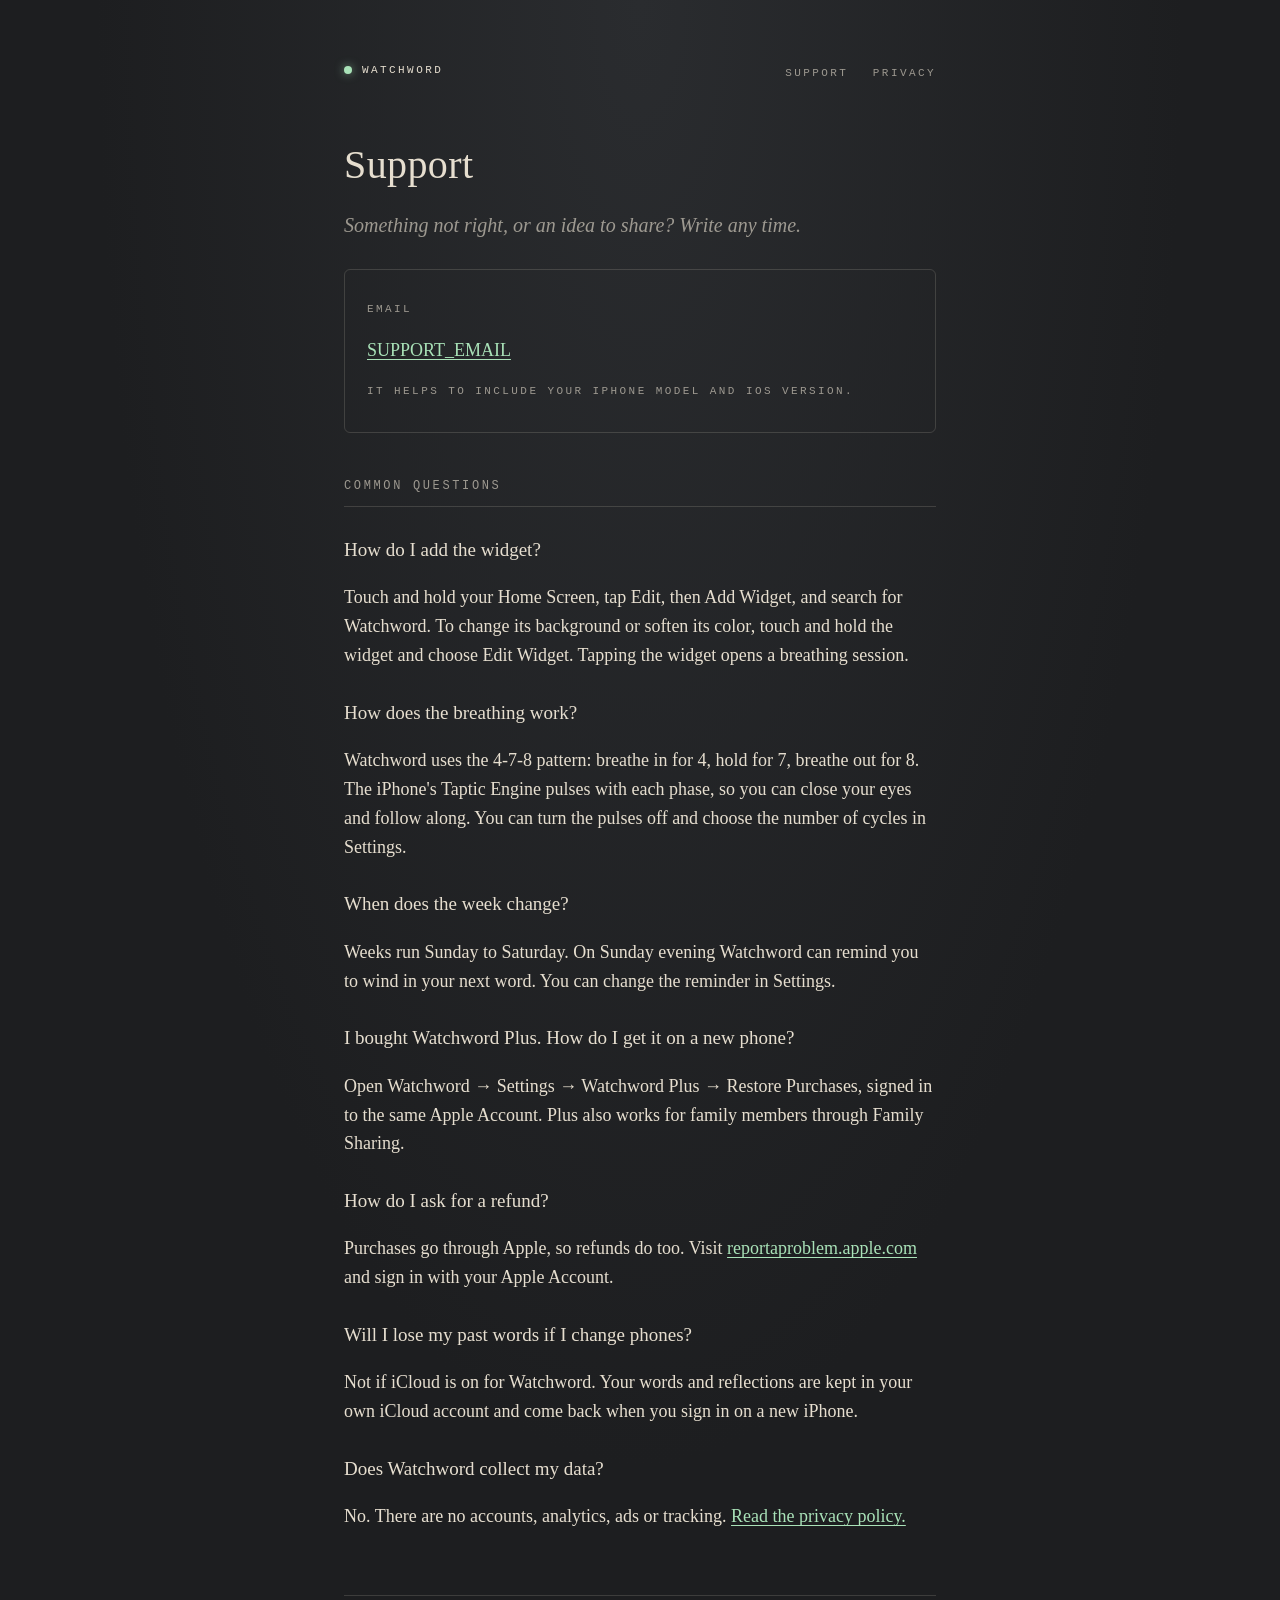
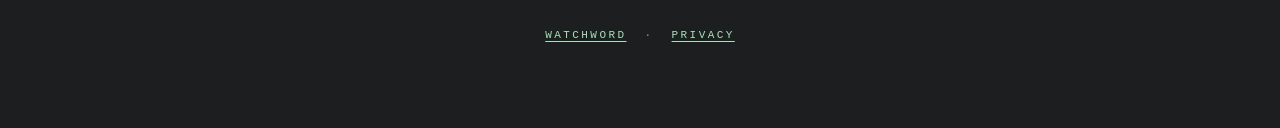
==== support/index.html @ ba28a51a "Watchword website: home, support and privacy pages Co-Authored-By: Claude Opus 5.5 <noreply@anthropi" ====
<!DOCTYPE html>
<html lang="en">
<head>
  <meta charset="utf-8">
  <meta name="viewport" content="width=device-width, initial-scale=1">
  <title>Support — Watchword</title>
  <link rel="icon" href="../favicon.png">
  <link rel="stylesheet" href="../style.css">
</head>
<body>
  <main>
    <nav>
      <a class="caption home" href="../"><span class="dot"></span>Watchword</a>
      <span class="links">
        <a class="caption" href="./">Support</a>
        <a class="caption" href="../privacy/">Privacy</a>
      </span>
    </nav>

    <h1>Support</h1>
    <p class="lede">Something not right, or an idea to share? Write any time.</p>

    <div class="card">
      <p class="caption">Email</p>
      <p><a href="mailto:SUPPORT_EMAIL?subject=Watchword">SUPPORT_EMAIL</a></p>
      <p class="caption">It helps to include your iPhone model and iOS version.</p>
    </div>

    <h2>Common questions</h2>

    <h3>How do I add the widget?</h3>
    <p>Touch and hold your Home Screen, tap Edit, then Add Widget, and search for Watchword. To change its background or soften its color, touch and hold the widget and choose Edit Widget. Tapping the widget opens a breathing session.</p>

    <h3>How does the breathing work?</h3>
    <p>Watchword uses the 4-7-8 pattern: breathe in for 4, hold for 7, breathe out for 8. The iPhone's Taptic Engine pulses with each phase, so you can close your eyes and follow along. You can turn the pulses off and choose the number of cycles in Settings.</p>

    <h3>When does the week change?</h3>
    <p>Weeks run Sunday to Saturday. On Sunday evening Watchword can remind you to wind in your next word. You can change the reminder in Settings.</p>

    <h3>I bought Watchword Plus. How do I get it on a new phone?</h3>
    <p>Open Watchword → Settings → Watchword Plus → Restore Purchases, signed in to the same Apple Account. Plus also works for family members through Family Sharing.</p>

    <h3>How do I ask for a refund?</h3>
    <p>Purchases go through Apple, so refunds do too. Visit <a href="https://reportaproblem.apple.com">reportaproblem.apple.com</a> and sign in with your Apple Account.</p>

    <h3>Will I lose my past words if I change phones?</h3>
    <p>Not if iCloud is on for Watchword. Your words and reflections are kept in your own iCloud account and come back when you sign in on a new iPhone.</p>

    <h3>Does Watchword collect my data?</h3>
    <p>No. There are no accounts, analytics, ads or tracking. <a href="../privacy/">Read the privacy policy.</a></p>

    <footer>
      <p class="caption"><a href="../">Watchword</a> &nbsp;·&nbsp; <a href="../privacy/">Privacy</a></p>
    </footer>
  </main>
</body>
</html>
---- style.css ----
/* Watchword — night dial: charcoal, sand ink, a touch of lume. */
:root {
  --dial: #1d1e20;
  --surface: #2a2c2f;
  --ink: #e6decf;
  --muted: rgba(230, 222, 207, 0.62);
  --hairline: rgba(230, 222, 207, 0.16);
  --lume: #a9e2b8;
  --serif: ui-serif, "New York", Georgia, "Times New Roman", serif;
  --mono: ui-monospace, "SF Mono", Menlo, Consolas, monospace;
}

* { box-sizing: border-box; }

html { background: var(--dial); }

body {
  margin: 0;
  min-height: 100vh;
  color: var(--ink);
  font-family: var(--serif);
  font-size: 18px;
  line-height: 1.6;
  background: radial-gradient(ellipse at 50% 0%, var(--surface) 0%, var(--dial) 60%);
  -webkit-font-smoothing: antialiased;
}

main {
  max-width: 640px;
  margin: 0 auto;
  padding: 56px 24px 72px;
}

.caption {
  font-family: var(--mono);
  font-size: 11px;
  font-weight: 500;
  letter-spacing: 0.22em;
  text-transform: uppercase;
  color: var(--muted);
}

nav {
  display: flex;
  justify-content: space-between;
  align-items: center;
  margin-bottom: 56px;
}

nav a { text-decoration: none; }
nav .links a { margin-left: 20px; }
nav a.home { color: var(--ink); }

.dot {
  display: inline-block;
  width: 8px;
  height: 8px;
  border-radius: 50%;
  background: var(--lume);
  box-shadow: 0 0 10px rgba(169, 226, 184, 0.6);
  margin-right: 10px;
  vertical-align: middle;
}

h1 {
  font-weight: 400;
  font-size: 40px;
  line-height: 1.2;
  letter-spacing: 0.01em;
  margin: 0 0 12px;
}

h2 {
  font-family: var(--mono);
  font-size: 12px;
  font-weight: 500;
  letter-spacing: 0.22em;
  text-transform: uppercase;
  color: var(--muted);
  margin: 44px 0 12px;
  padding-bottom: 10px;
  border-bottom: 1px solid var(--hairline);
}

h3 {
  font-weight: 500;
  font-size: 19px;
  margin: 28px 0 6px;
}

p, li { color: var(--ink); }
.lede { color: var(--muted); font-size: 20px; font-style: italic; }

a { color: var(--lume); text-underline-offset: 3px; }

ul { padding-left: 1.2em; }

.hero { text-align: center; }
.hero img {
  width: 128px;
  height: 128px;
  margin-bottom: 28px;
  filter: drop-shadow(0 10px 30px rgba(0, 0, 0, 0.5));
}

.card {
  border: 1px solid var(--hairline);
  border-radius: 6px;
  padding: 20px 22px;
  margin: 28px 0;
}

footer {
  margin-top: 64px;
  padding-top: 20px;
  border-top: 1px solid var(--hairline);
  text-align: center;
}

@media (max-width: 480px) {
  body { font-size: 17px; }
  h1 { font-size: 32px; }
  nav .links a { margin-left: 14px; }
}
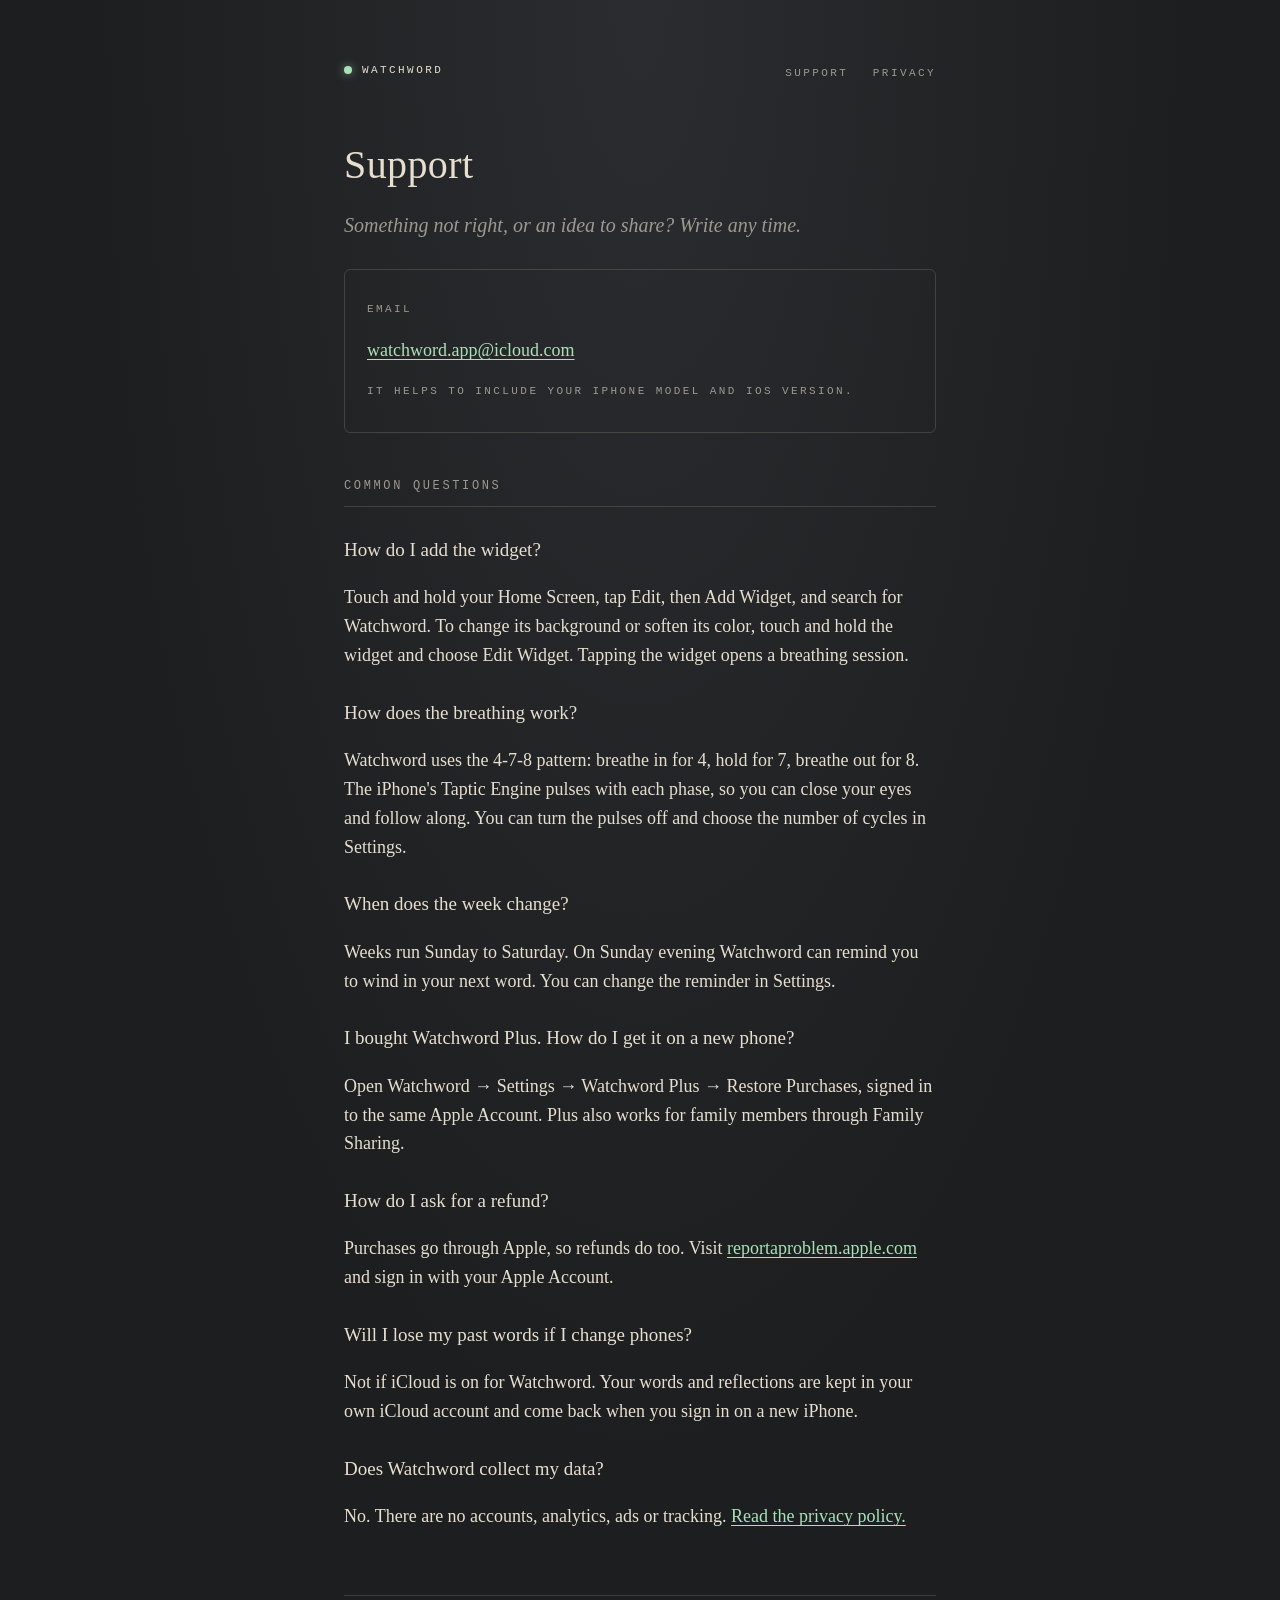
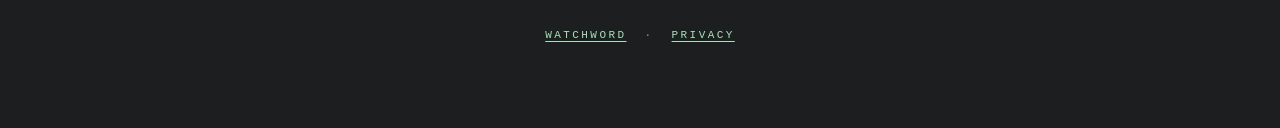
==== commit d54ce021: "Add the support email Co-Authored-By: Claude Opus 5.5 <noreply@anthropic.com> Claude-Session: https:" ====
--- a/support/index.html
+++ b/support/index.html
@@ -22,7 +22,7 @@
 
     <div class="card">
       <p class="caption">Email</p>
-      <p><a href="mailto:SUPPORT_EMAIL?subject=Watchword">SUPPORT_EMAIL</a></p>
+      <p><a href="mailto:watchword.app@icloud.com?subject=Watchword">watchword.app@icloud.com</a></p>
       <p class="caption">It helps to include your iPhone model and iOS version.</p>
     </div>
 
